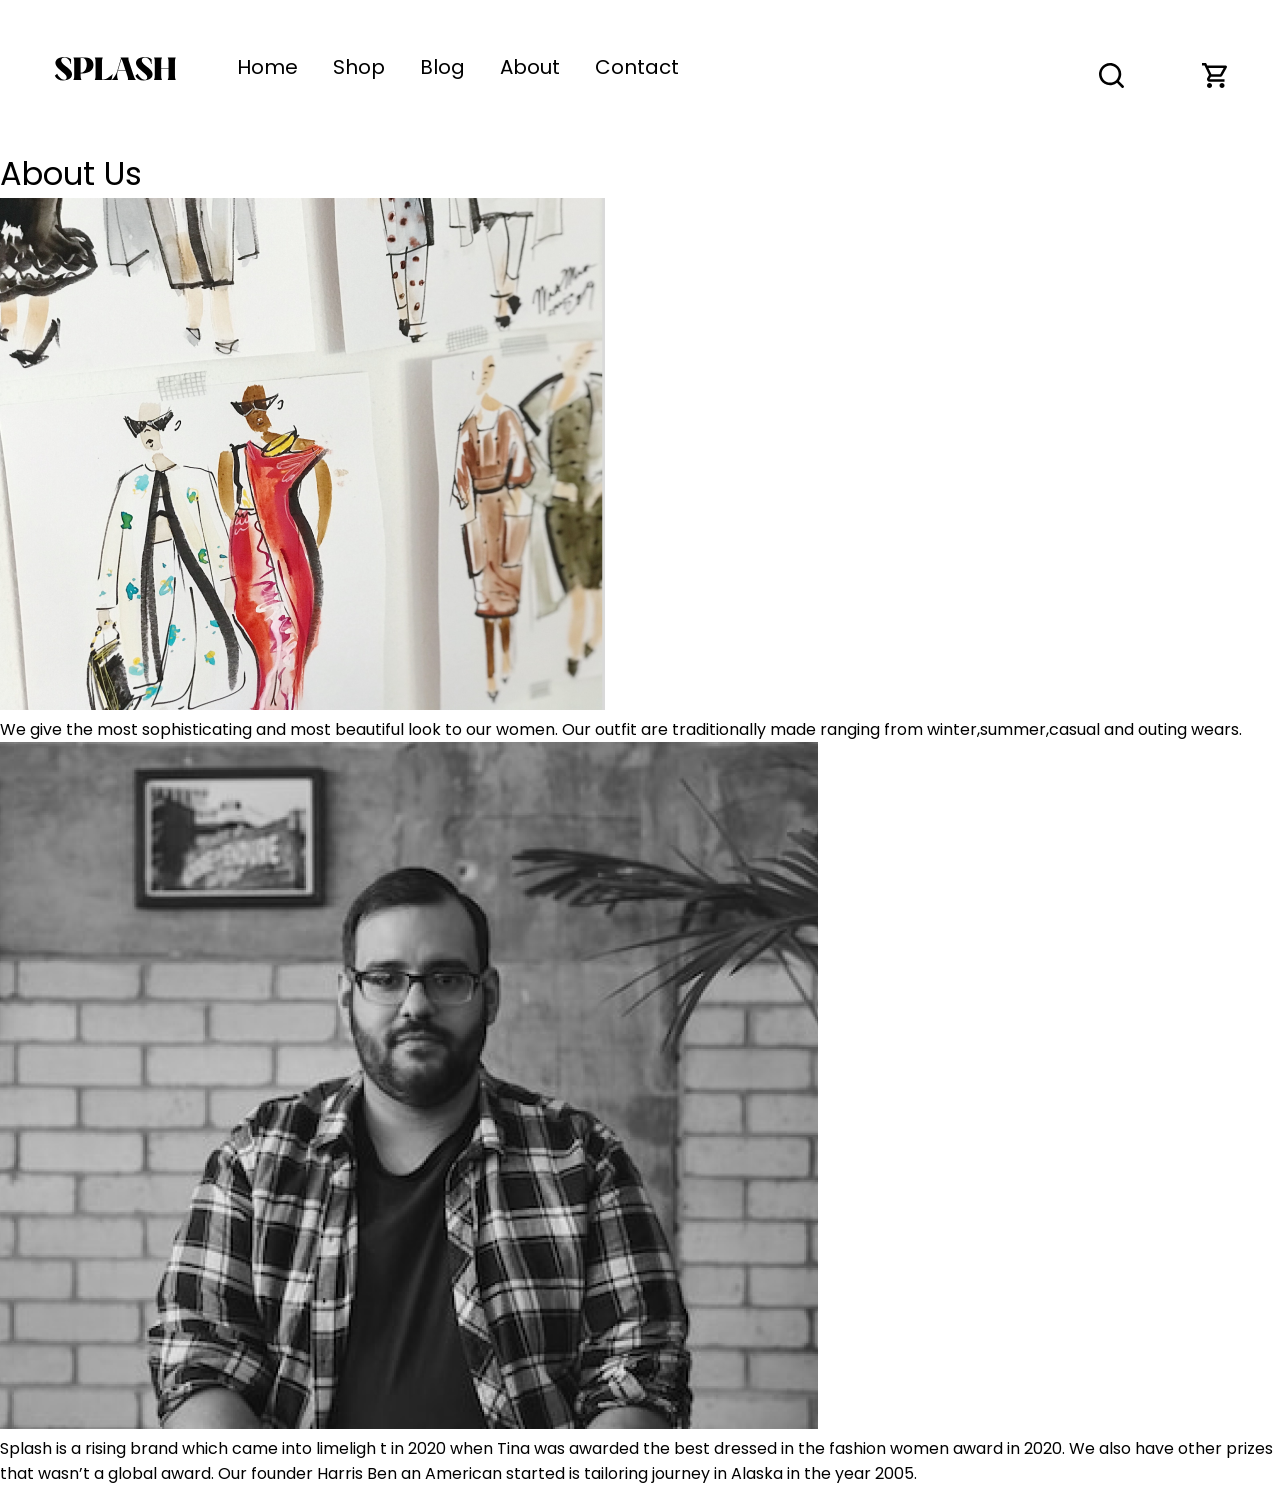
==== about.html @ 5110abbf "Add" ====
<!DOCTYPE html>
<html lang="en">
<head>
    <meta charset="UTF-8">
    <meta name="viewport" content="width=device-width, initial-scale=1.0">
    <link rel="stylesheet" href="about.css">
    <title>About</title>
</head>
<body>
            <!-- this is the header sec -->
    <header>
        <div class="head">
            <div class="move">
                <div>
                    <img src="Frame 120.svg" alt="" class="blasp">
                </div>
                <nav>
                    <a href="index.html">Home</a>
                    <a href="shop.html">Shop</a>
                    <a href="blog.html">Blog</a>
                    <a href="about.html">About</a>
                    <a href="">Contact</a>
                </nav>
            </div>
            <div class="find">
                <img src="black search.svg" alt="" class="search">
                <img src="black cart.svg" alt="" class="carts">
                <img src="menu black.svg" alt=""  class="menu" class="openbtn" onclick="openNav()">
            </div>
        </div>
    </header>
    <!-- this is thre main -->
     <main>
        <h1>About Us</h1>
        <div class="tradition">
            <img src="Rectangle 74.png" alt="">
            <p>We give the most sophisticating  and most  beautiful look to our women.
             Our outfit are traditionally made ranging from winter,summer,casual and outing wears.</p>
        </div>
        <div class="fatman">
            <img src="Rectangle 52.png" alt="">
            <p>Splash is a rising brand which came into limeligh
            t in  2020 when Tina was awarded the best dressed 
            in the fashion women award in 2020. We also have
            other prizes that wasn’t a global award. Our 
            founder Harris Ben an American started is tailoring
            journey in Alaska in the year 2005. 
            </p>
        </div>
     </main>
    
</body>
</html>
---- about.css ----
@import url('https://fonts.googleapis.com/css2?family=Bellefair&family=K2D:ital,wght@0,100;0,200;0,300;0,400;0,500;0,600;0,700;0,800;1,100;1,200;1,300;1,400;1,500;1,600;1,700;1,800&family=Poppins:ital,wght@0,100;0,200;0,300;0,400;0,500;0,600;0,700;0,800;0,900;1,100;1,200;1,300;1,400;1,500;1,600;1,700;1,800;1,900&display=swap');
*{
    margin: 0;
    padding: 0;
    font-family: "Poppins", sans-serif;
    font-weight: 400;
    font-style: normal;
    box-sizing:border-box ;
}
/* <!-- this is the header sec --> */
.head{
    display: flex;
    align-items: center;
    justify-content: center;
    height: 150px;
    gap: 420px;
}
.move{
    gap: 60px;
    display: flex;
}
nav{
    display: flex;
    padding-top: 3px;
    gap: 35px;
}
nav a{
    text-decoration: none;
    color: rgb(0, 0, 0);
    font-weight: 400;
    font-size: 20px;
    position:relative;
}
nav a::after {
    content: "";
    position: absolute;
    height: 2px;
    left: 0;
    bottom: 20px;
    width: 0;
    background: rgb(0, 0, 0);
    transition: width .2s;
}
nav a:hover::after{
    width: 100%;
}
.find{
    display: flex;
    gap: 78px;
}
.menu{
    display: none;
}
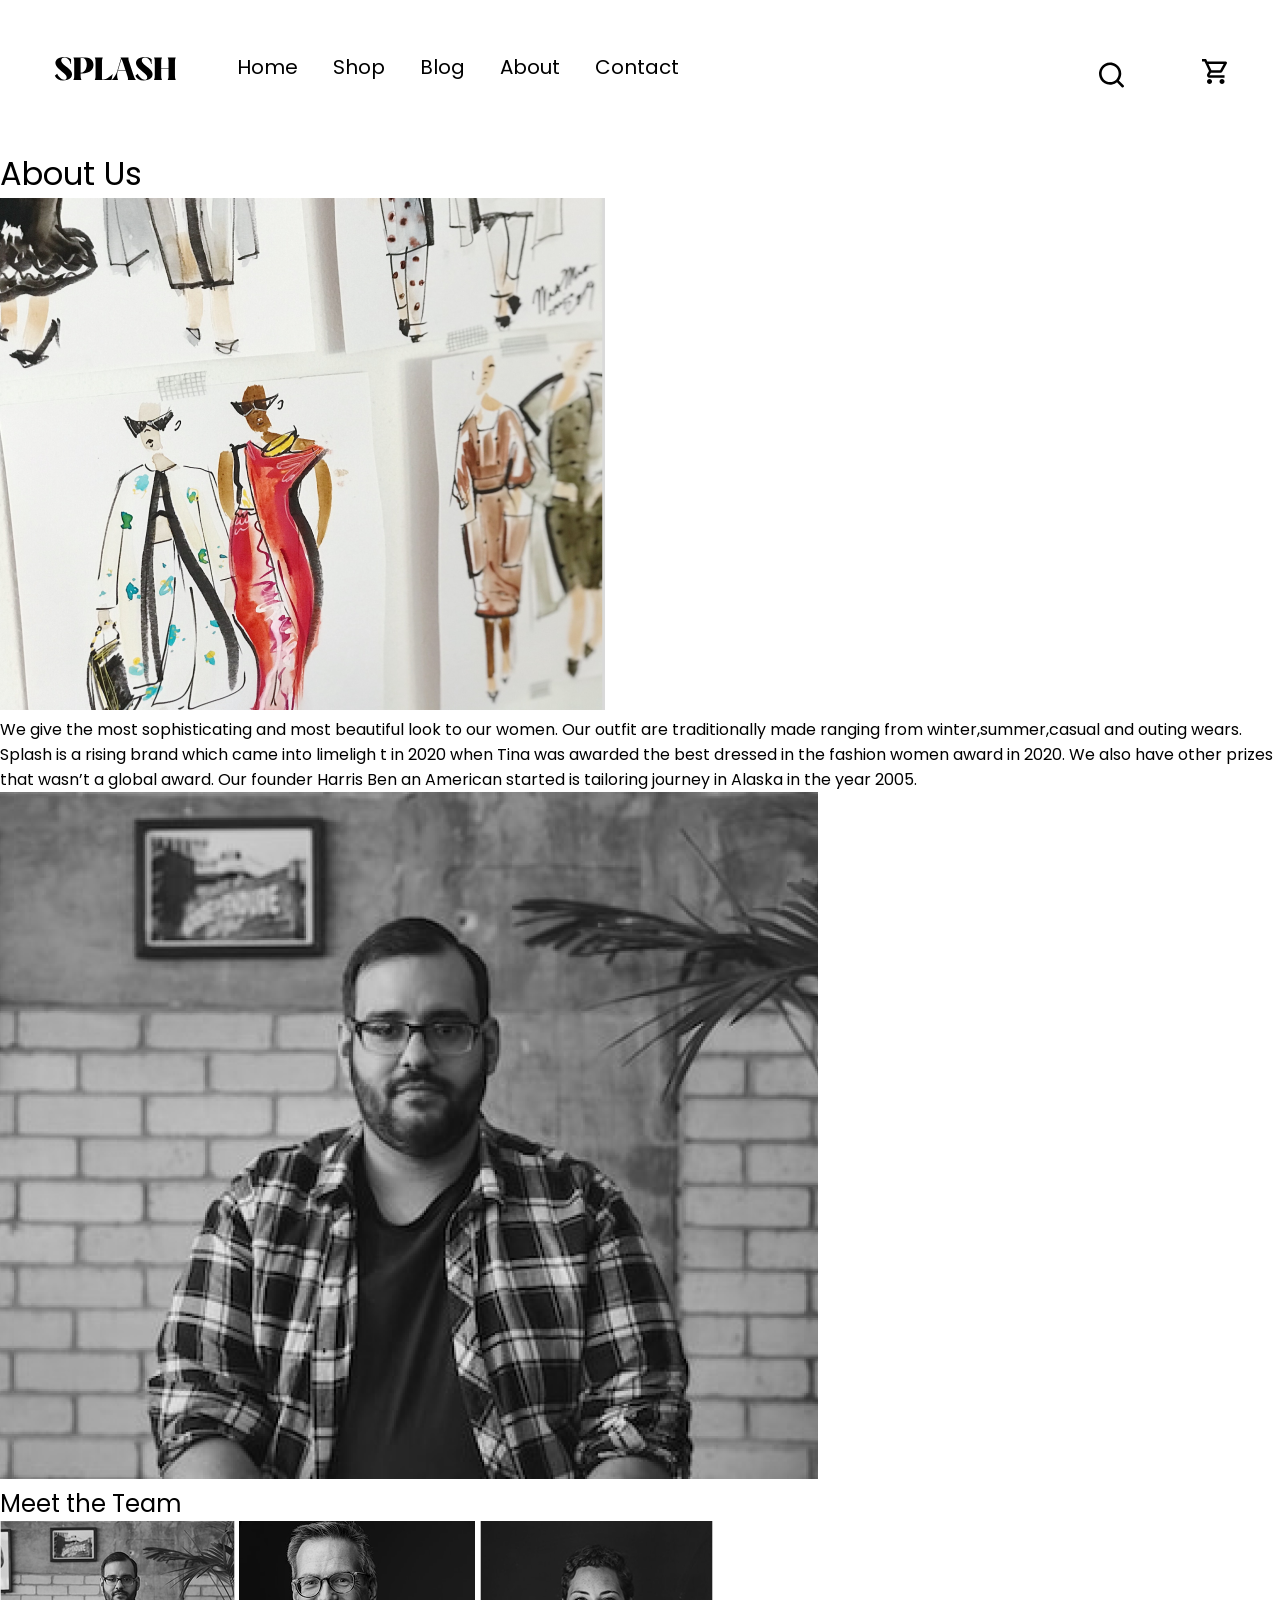
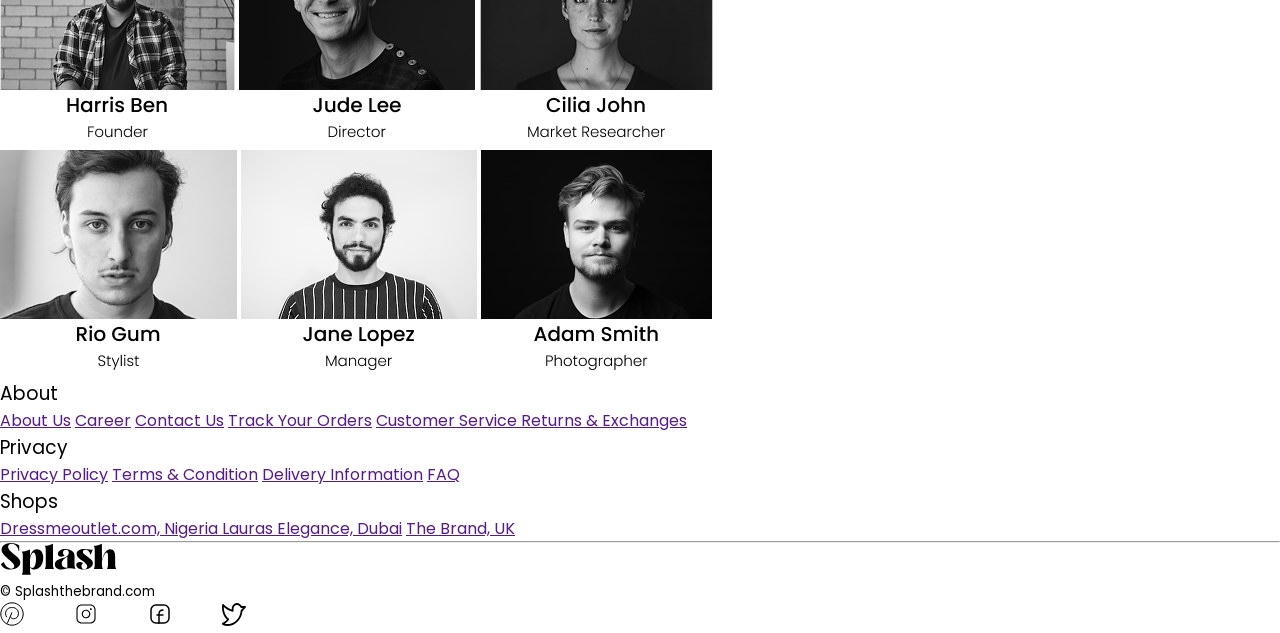
==== commit 0b5b54cf: "Add" ====
--- a/about.html
+++ b/about.html
@@ -19,12 +19,12 @@
                     <a href="shop.html">Shop</a>
                     <a href="blog.html">Blog</a>
                     <a href="about.html">About</a>
-                    <a href="">Contact</a>
+                    <a href="contact.html">Contact</a>
                 </nav>
             </div>
             <div class="find">
                 <img src="black search.svg" alt="" class="search">
-                <img src="black cart.svg" alt="" class="carts">
+                <a href="cart.html"><img src="black cart.svg" alt="" class="carts"></a>
                 <img src="menu black.svg" alt=""  class="menu" class="openbtn" onclick="openNav()">
             </div>
         </div>
@@ -38,16 +38,73 @@
              Our outfit are traditionally made ranging from winter,summer,casual and outing wears.</p>
         </div>
         <div class="fatman">
+            <p>Splash is a rising brand which came into limeligh
+                t in  2020 when Tina was awarded the best dressed 
+                in the fashion women award in 2020. We also have
+                other prizes that wasn’t a global award. Our 
+                founder Harris Ben an American started is tailoring
+                journey in Alaska in the year 2005. 
+                </p>
             <img src="Rectangle 52.png" alt="">
-            <p>Splash is a rising brand which came into limeligh
-            t in  2020 when Tina was awarded the best dressed 
-            in the fashion women award in 2020. We also have
-            other prizes that wasn’t a global award. Our 
-            founder Harris Ben an American started is tailoring
-            journey in Alaska in the year 2005. 
-            </p>
         </div>
      </main>
+     <section>
+        <h1>Meet the Team</h1>
+        <div class="blackwhite">
+            <div class="bwimg">
+                <img src="Frame 69.png" alt="">
+                <img src="Frame 71.png" alt="">
+                <img src="Frame 73.png" alt="">
+            </div>
+            <div class="bwimg">
+                <img src="Frame 80.png" alt="">
+                <img src="Frame 82.png" alt="">
+                <img src="Frame 84.png" alt="">
+            </div>
+        </div>
+     </section>
+
+         <!-- this is the footer -->
+
+         <footer>
+            <div class="footer">
+                <h3>About</h3>
+                <div class="footlinks">
+                    <a href="">About Us</a>
+                    <a href="">Career</a>
+                    <a href="">Contact Us</a>
+                    <a href="">Track Your Orders</a>
+                    <a href="">Customer Service </a>
+                    <a href="">Returns & Exchanges</a>
+                </div>
+            </div>
+            <div class="footer">
+                <h3>Privacy</h3>
+                <div class="footlinks">
+                    <a href="">Privacy Policy</a>
+                    <a href="">Terms & Condition</a>
+                    <a href="">Delivery Information</a>
+                    <a href="">FAQ</a>
+                </div>
+            </div>
+            <div class="footer">
+                <h3>Shops</h3>
+                <div class="footlinks">
+                    <a href="">Dressmeoutlet.com, Nigeria </a>
+                    <a href="">Lauras Elegance, Dubai</a>
+                    <a href="">The Brand, UK</a>
+                </div>
+            </div>
+        </footer>
+        
+        <hr>
+    
+        <div class="lest">
+            <div class="last">
+                <img src="Splash.svg" alt="" class="spal">
+                <h5>&copy; Splashthebrand.com</h5>
+            </div>
+                <img src="Frame 113.svg" alt="" class="fram">
     
 </body>
 </html>
